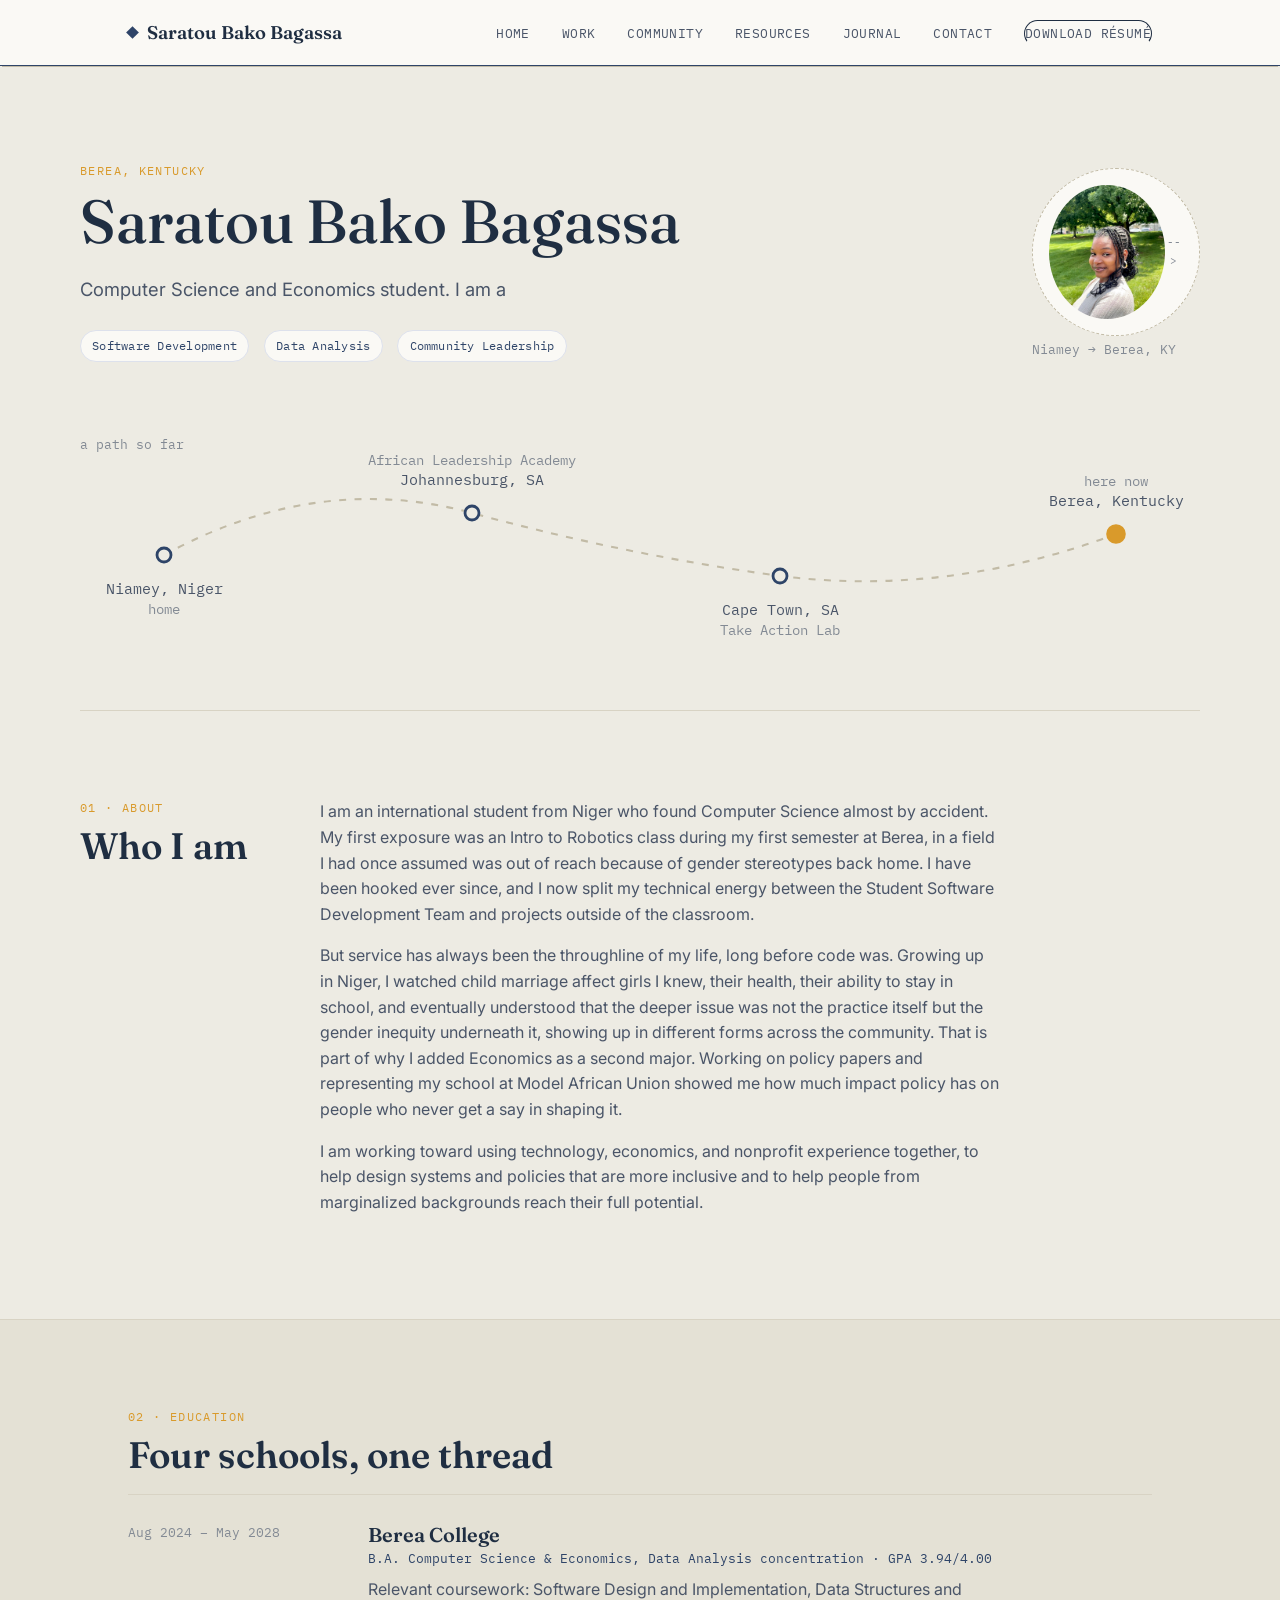
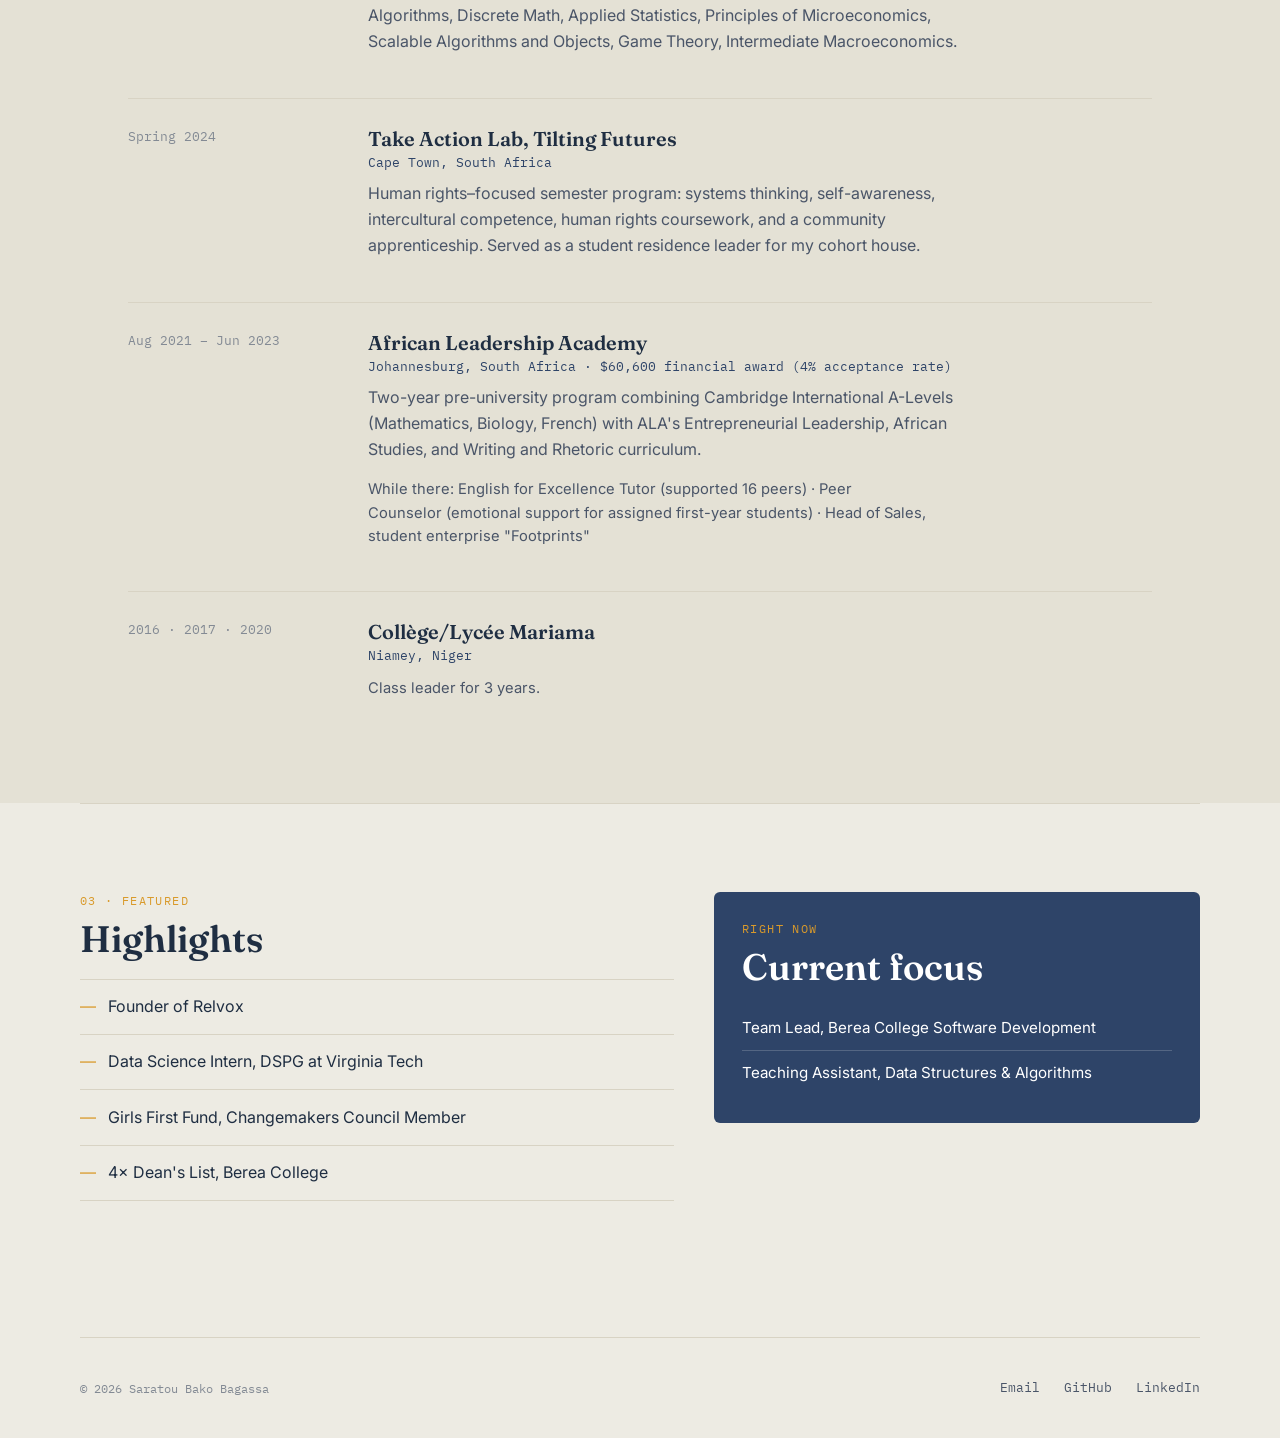
==== html/index.html @ 3cdab1d4 "." ====
<!DOCTYPE html>
<html lang="en">
<head>
  <meta charset="UTF-8" />
  <meta name="viewport" content="width=device-width, initial-scale=1.0" />
  <title>Saratou Bako Bagassa</title>
  <meta name="description" content="Portfolio of Saratou Bako Bagassa, Computer Science and Economics student building software, analyzing data, and organizing for gender equity." />
  <link rel="preconnect" href="https://fonts.googleapis.com" />
  <link href="https://fonts.googleapis.com/css2?family=Fraunces:opsz,wght@9..144,400..700&family=Inter:wght@400;500;600&family=IBM+Plex+Mono:wght@400;500&display=swap" rel="stylesheet" />
  <link rel="stylesheet" href="../css/base.css" />
  <link rel="stylesheet" href="../css/home.css" />
</head>
<body>

  <header class="site-header">
    <nav class="nav">
      <a class="nav-brand" href="index.html">Saratou Bako Bagassa</a>
      <button class="nav-toggle" aria-label="Toggle navigation" aria-expanded="false">
        <span></span>
      </button>
      <ul class="nav-links">
        <li><a href="index.html">Home</a></li>
        <li><a href="work.html">Work</a></li>
        <li><a href="community.html">Community</a></li>
        <li><a href="resources.html">Resources</a></li>
        <li><a href="blog.html">Journal</a></li>
        <li><a href="contact.html">Contact</a></li>
        <li><a class="nav-resume-btn" href="../assets/resume.pdf" target="_blank" rel="noopener">Download Résumé</a></li>
      </ul>
    </nav>
  </header>

  <main>

    <!-- HERO -->
    <section class="hero container">
      <div class="hero-copy">
        <span class="eyebrow">Berea, Kentucky</span>
        <h1>Saratou Bako Bagassa</h1>
        <p class="hero-tagline">
          Computer Science and Economics student. I am a
          <span class="typewriter-word" id="typewriter-word"></span>
        </p>
        <div class="hero-tags">
          <span class="tag">Software Development</span>
          <span class="tag">Data Analysis</span>
          <span class="tag">Community Leadership</span>
        </div>
      </div>
      <div class="headshot">
        <div class="headshot-frame">
         <img src="../assets/photo.jpg" alt="Saratou Bako Bagassa"> -->

        </div>
        <span class="meta headshot-caption">Niamey &rarr; Berea, KY</span>
      </div>
    </section>

    <!-- ROUTE SIGNATURE ELEMENT -->
    <section class="route container" aria-label="Places I have studied and worked">
      <span class="meta route-label">a path so far</span>
      <svg viewBox="0 0 800 130" role="img" aria-label="Route from Niamey to Johannesburg to Cape Town to Berea">
        <path class="route-path" d="M60,70 Q170,10 280,40 Q390,70 500,85 Q620,100 740,55"></path>

        <g class="route-point">
          <circle cx="60" cy="70" r="5"></circle>
          <text x="60" y="98" text-anchor="middle">Niamey, Niger</text>
          <text class="route-year" x="60" y="112" text-anchor="middle">home</text>
        </g>

        <g class="route-point">
          <circle cx="280" cy="40" r="5"></circle>
          <text x="280" y="20" text-anchor="middle">Johannesburg, SA</text>
          <text class="route-year" x="280" y="6" text-anchor="middle">African Leadership Academy</text>
        </g>

        <g class="route-point">
          <circle cx="500" cy="85" r="5"></circle>
          <text x="500" y="113" text-anchor="middle">Cape Town, SA</text>
          <text class="route-year" x="500" y="127" text-anchor="middle">Take Action Lab</text>
        </g>

        <g class="route-point is-current">
          <circle cx="740" cy="55" r="6"></circle>
          <text x="740" y="35" text-anchor="middle">Berea, Kentucky</text>
          <text class="route-year" x="740" y="21" text-anchor="middle">here now</text>
        </g>
      </svg>
    </section>

    <!-- ABOUT -->
    <section class="section section-border-top container reveal" id="section-about" data-rail-label="About">
      <div class="about-grid">
        <div>
          <span class="eyebrow">01 &middot; About</span>
          <h2>Who I am</h2>
        </div>
        <div>
          <p class="dropcap">
            I am an international student from Niger who found Computer Science almost by accident.
            My first exposure was an Intro to Robotics class during my first semester at Berea, in a
            field I had once assumed was out of reach because of gender stereotypes back home. I have
            been hooked ever since, and I now split my technical energy between the Student Software
            Development Team and projects outside of the classroom.
          </p>
          <p>
            But service has always been the throughline of my life, long before code was. Growing up in
            Niger, I watched child marriage affect girls I knew, their health, their ability to stay in
            school, and eventually understood that the deeper issue was not the practice itself but the
            gender inequity underneath it, showing up in different forms across the community. That is
            part of why I added Economics as a second major. Working on policy papers and representing
            my school at Model African Union showed me how much impact policy has on people who never
            get a say in shaping it.
          </p>
          <p>
            I am working toward using technology, economics, and nonprofit experience together, to help
            design systems and policies that are more inclusive and to help people from marginalized
            backgrounds reach their full potential.
          </p>
        </div>
      </div>
    </section>

    <!-- EDUCATION -->
    <section class="section section-alt section-border-top reveal" id="section-education" data-rail-label="Education">
     <div class="container">
      <span class="eyebrow">02 &middot; Education</span>
      <h2>Four schools, one thread</h2>

      <div class="edu-list">
        <div class="edu-item">
          <div class="edu-dates">Aug 2024 &ndash; May 2028</div>
          <div>
            <h3>Berea College</h3>
            <span class="edu-org">B.A. Computer Science &amp; Economics, Data Analysis concentration &middot; GPA 3.94/4.00</span>
            <p>Relevant coursework: Software Design and Implementation, Data Structures and Algorithms,
              Discrete Math, Applied Statistics, Principles of Microeconomics, Scalable Algorithms and
              Objects, Game Theory, Intermediate Macroeconomics.</p>
          </div>
        </div>

        <div class="edu-item">
          <div class="edu-dates">Spring 2024</div>
          <div>
            <h3>Take Action Lab, Tilting Futures</h3>
            <span class="edu-org">Cape Town, South Africa</span>
            <p>Human rights&ndash;focused semester program: systems thinking, self-awareness, intercultural
              competence, human rights coursework, and a community apprenticeship. Served as a student
              residence leader for my cohort house.</p>
          </div>
        </div>

        <div class="edu-item">
          <div class="edu-dates">Aug 2021 &ndash; Jun 2023</div>
          <div>
            <h3>African Leadership Academy</h3>
            <span class="edu-org">Johannesburg, South Africa &middot; $60,600 financial award (4% acceptance rate)</span>
            <p>Two-year pre-university program combining Cambridge International A-Levels (Mathematics,
              Biology, French) with ALA's Entrepreneurial Leadership, African Studies, and Writing and
              Rhetoric curriculum.</p>
            <p class="edu-roles">While there: English for Excellence Tutor (supported 16 peers) &middot;
              Peer Counselor (emotional support for assigned first-year students) &middot; Head of Sales,
              student enterprise "Footprints"</p>
          </div>
        </div>

        <div class="edu-item">
          <div class="edu-dates">2016 &middot; 2017 &middot; 2020</div>
          <div>
            <h3>Collège/Lycée Mariama</h3>
            <span class="edu-org">Niamey, Niger</span>
            <p class="edu-roles">Class leader for 3 years.</p>
          </div>
        </div>
      </div>
     </div>
    </section>

    <!-- HIGHLIGHTS + FOCUS -->
    <section class="section section-border-top container reveal" id="section-highlights" data-rail-label="Highlights">
      <div class="two-col">
        <div>
          <span class="eyebrow">03 &middot; Featured</span>
          <h2>Highlights</h2>
          <ul class="highlight-list">
            <li>Founder of Relvox</li>
            <li>Data Science Intern, DSPG at Virginia Tech</li>
            <li>Girls First Fund, Changemakers Council Member</li>
            <li>4&times; Dean's List, Berea College</li>
          </ul>
        </div>
        <div>
          <div class="focus-card">
            <span class="eyebrow">Right now</span>
            <h2 style="color:#fff;">Current focus</h2>
            <ul>
              <li>Team Lead, Berea College Software Development</li>
              <li>Teaching Assistant, Data Structures &amp; Algorithms</li>
            </ul>
          </div>
        </div>
      </div>
    </section>

  </main>

  <footer class="site-footer container">
    <div class="footer-inner">
      <span class="footer-note">&copy; <span id="year"></span> Saratou Bako Bagassa</span>
      <div class="footer-links">
        <a href="mailto:bakobagassasaratou@gmail.com">Email</a>
        <a href="https://github.com/bakobagassas" target="_blank" rel="noopener">GitHub</a>
        <a href="#" target="_blank" rel="noopener">LinkedIn</a>
      </div>
    </div>
  </footer>

  <script src="../js/main.js"></script>
  <script src="../js/home.js"></script>
  <script src="../js/transitions.js"></script>
  <script>document.getElementById("year").textContent = new Date().getFullYear();</script>
</body>
</html>
---- css/base.css ----
/* ============================================
   BASE — tokens, reset, typography, nav, footer
   Shared across every page. Page-specific styles
   live in their own css/<page>.css file.
   ============================================ */

:root {
  /* color: denim and marigold, subtle and warm, not flashy */
  --ink: #1f2e42;
  --ink-soft: #4a5568;
  --ink-faint: #838a94;
  --paper: #edebe3;
  --paper-alt: #e4e1d5;
  --paper-raised: #faf9f5;
  --line: #d8d3c4;
  --line-strong: #c2bba6;

  --indigo: #2e4468;
  --indigo-deep: #1b2b44;
  --ochre: #d99a2b;

  /* one pale tint, used consistently as the only "color" accent across the site */
  --tint: #e4e8ef;
  --tint-border: #c9d2e0;

  /* type */
  --font-display: "Fraunces", Georgia, serif;
  --font-body: "Inter", -apple-system, BlinkMacSystemFont, sans-serif;
  --font-mono: "IBM Plex Mono", "SFMono-Regular", Menlo, monospace;

  /* layout */
  --max-w: 1120px;
  --gutter: clamp(1.25rem, 4vw, 3rem);
  --radius: 6px;
}

* {
  box-sizing: border-box;
}

html {
  scroll-behavior: smooth;
}

@media (prefers-reduced-motion: reduce) {
  html {
    scroll-behavior: auto;
  }
  *,
  *::before,
  *::after {
    animation-duration: 0.001ms !important;
    animation-iteration-count: 1 !important;
    transition-duration: 0.001ms !important;
  }
}

body {
  margin: 0;
  background: var(--paper);
  color: var(--ink);
  font-family: var(--font-body);
  font-size: 16px;
  line-height: 1.6;
  -webkit-font-smoothing: antialiased;
}

h1,
h2,
h3,
h4 {
  font-family: var(--font-display);
  font-weight: 600;
  line-height: 1.15;
  margin: 0 0 0.5em;
  color: var(--ink);
}

h1 {
  font-size: clamp(2.4rem, 5vw, 3.8rem);
  font-weight: 500;
}

h2 {
  font-size: clamp(1.7rem, 3vw, 2.3rem);
}

h3 {
  font-size: 1.25rem;
}

p {
  margin: 0 0 1em;
  color: var(--ink-soft);
  max-width: 62ch;
}

a {
  color: var(--indigo);
  text-decoration-color: var(--line-strong);
  text-underline-offset: 3px;
}

a:hover {
  color: var(--ochre);
}

a:focus-visible,
button:focus-visible,
input:focus-visible,
textarea:focus-visible {
  outline: 2px solid var(--indigo);
  outline-offset: 3px;
}

ul {
  margin: 0;
  padding: 0;
  list-style: none;
}

img {
  max-width: 100%;
  display: block;
}

.container {
  max-width: var(--max-w);
  margin: 0 auto;
  padding: 0 var(--gutter);
}

.eyebrow {
  font-family: var(--font-mono);
  font-size: 0.72rem;
  letter-spacing: 0.12em;
  text-transform: uppercase;
  color: var(--ochre);
  display: block;
  margin-bottom: 0.6em;
}

.meta {
  font-family: var(--font-mono);
  font-size: 0.8rem;
  color: var(--ink-faint);
}

.tag {
  display: inline-block;
  font-family: var(--font-mono);
  font-size: 0.72rem;
  letter-spacing: 0.02em;
  color: var(--indigo);
  background: #eef0f6;
  border: 1px solid #dde1ec;
  border-radius: 999px;
  padding: 0.25em 0.75em;
  margin: 0 0.4em 0.4em 0;
}

.btn {
  display: inline-flex;
  align-items: center;
  gap: 0.5em;
  font-family: var(--font-mono);
  font-size: 0.85rem;
  letter-spacing: 0.02em;
  padding: 0.85em 1.4em;
  border-radius: var(--radius);
  border: 1px solid var(--ink);
  color: var(--ink);
  background: transparent;
  text-decoration: none;
  cursor: pointer;
  transition: background 0.15s ease, color 0.15s ease, border-color 0.15s ease;
}

.btn:hover {
  background: var(--ink);
  color: var(--paper);
}

.btn-primary {
  background: var(--indigo);
  border-color: var(--indigo);
  color: #fff;
}

.btn-primary:hover {
  background: var(--indigo-deep);
  border-color: var(--indigo-deep);
  color: #fff;
}

.section {
  padding: clamp(3rem, 7vw, 5.5rem) 0;
}

.section-alt {
  background: var(--paper-alt);
}

.section-border-top {
  border-top: 1px solid var(--line);
}

.card {
  background: var(--paper-raised);
  border: 1px solid var(--line);
  border-radius: var(--radius);
  padding: 1.75rem;
}

.coming-soon {
  font-family: var(--font-mono);
  font-size: 0.72rem;
  letter-spacing: 0.08em;
  text-transform: uppercase;
  color: var(--ink-faint);
  border: 1px dashed var(--line-strong);
  border-radius: 999px;
  padding: 0.3em 0.8em;
  display: inline-block;
}

/* ============ NAV ============ */

.site-header {
  position: sticky;
  top: 0;
  z-index: 50;
  background: var(--paper-raised);
  border-bottom: 1px solid var(--indigo);
  box-shadow: 0 3px 0 -2px var(--line-strong);
}

.masthead-strip {
  border-bottom: 1px solid var(--line);
  background: var(--tint);
}

.masthead-strip .container {
  display: flex;
  justify-content: space-between;
  align-items: center;
  padding-top: 0.4rem;
  padding-bottom: 0.4rem;
}

.masthead-strip span {
  font-family: var(--font-mono);
  font-size: 0.68rem;
  letter-spacing: 0.08em;
  text-transform: uppercase;
  color: var(--indigo);
}

.nav {
  display: flex;
  align-items: center;
  justify-content: space-between;
  padding: 1.1rem var(--gutter);
  max-width: var(--max-w);
  margin: 0 auto;
}

.nav-brand {
  font-family: var(--font-display);
  font-weight: 600;
  font-size: 1.15rem;
  color: var(--ink);
  text-decoration: none;
  display: flex;
  align-items: center;
  gap: 0.55em;
}

.nav-brand::before {
  content: "";
  display: inline-block;
  width: 9px;
  height: 9px;
  background: var(--indigo);
  transform: rotate(45deg);
  flex-shrink: 0;
}

.nav-brand:hover {
  color: var(--ink);
}

.nav-links {
  display: flex;
  gap: 2rem;
  align-items: center;
}

.nav-links a {
  font-family: var(--font-mono);
  font-size: 0.82rem;
  letter-spacing: 0.03em;
  text-transform: uppercase;
  color: var(--ink-soft);
  text-decoration: none;
  padding: 0.3em 0;
  border-bottom: 2px solid transparent;
}

.nav-links a:hover,
.nav-links a[aria-current="page"] {
  color: var(--indigo);
  border-bottom-color: var(--ochre);
}

.nav-resume-btn {
  font-family: var(--font-mono);
  font-size: 0.75rem;
  border: 1px solid var(--ink);
  border-radius: 999px;
  padding: 0.4em 1em;
  text-decoration: none;
  color: var(--ink);
}

.nav-resume-btn:hover {
  background: var(--ink);
  color: var(--paper);
}

.nav-toggle {
  display: none;
  background: none;
  border: 1px solid var(--ink);
  border-radius: var(--radius);
  padding: 0.5em 0.7em;
  cursor: pointer;
}

.nav-toggle span,
.nav-toggle span::before,
.nav-toggle span::after {
  content: "";
  display: block;
  width: 20px;
  height: 2px;
  background: var(--ink);
  position: relative;
  transition: transform 0.2s ease;
}

.nav-toggle span::before {
  position: absolute;
  top: -6px;
}

.nav-toggle span::after {
  position: absolute;
  top: 6px;
}

@media (max-width: 760px) {
  .nav-toggle {
    display: block;
  }

  .nav-links {
    position: absolute;
    top: 100%;
    left: 0;
    right: 0;
    background: var(--paper-raised);
    border-bottom: 1px solid var(--line);
    flex-direction: column;
    align-items: flex-start;
    gap: 0;
    padding: 0.5rem var(--gutter) 1rem;
    display: none;
  }

  .nav-links.open {
    display: flex;
  }

  .nav-links a {
    width: 100%;
    padding: 0.85em 0;
    border-bottom: 1px solid var(--line);
  }

  .nav-resume-btn {
    margin-top: 0.5em;
  }
}

/* ============ FOOTER ============ */

.site-footer {
  border-top: 1px solid var(--line);
  padding: 2.5rem 0;
  margin-top: 3rem;
}

.footer-inner {
  display: flex;
  flex-wrap: wrap;
  gap: 1rem 2rem;
  justify-content: space-between;
  align-items: center;
}

.footer-links {
  display: flex;
  gap: 1.5rem;
}

.footer-links a {
  font-family: var(--font-mono);
  font-size: 0.8rem;
  color: var(--ink-soft);
  text-decoration: none;
}

.footer-links a:hover {
  color: var(--ochre);
}

.footer-note {
  font-family: var(--font-mono);
  font-size: 0.75rem;
  color: var(--ink-faint);
}
---- css/home.css ----
/* ============ HOME ============ */

.hero {
  padding: clamp(3rem, 8vw, 6rem) 0 clamp(2rem, 5vw, 3rem);
  display: grid;
  grid-template-columns: 1fr auto;
  gap: 3rem;
  align-items: center;
}

.hero-copy h1 {
  margin-bottom: 0.3em;
}

.hero-tagline {
  font-size: 1.15rem;
  color: var(--ink-soft);
  max-width: 46ch;
  margin-bottom: 1.4em;
}

.hero-tags {
  display: flex;
  flex-wrap: wrap;
  gap: 0.6rem;
}

.hero-tags .tag {
  background: var(--paper-raised);
  font-size: 0.78rem;
  padding: 0.4em 0.9em;
}

.headshot-frame {
  width: 168px;
  height: 168px;
  border-radius: 50%;
  border: 1.5px dashed var(--line-strong);
  background: var(--paper-raised);
  display: flex;
  align-items: center;
  justify-content: center;
  text-align: center;
  font-family: var(--font-mono);
  font-size: 0.7rem;
  color: var(--ink-faint);
  padding: 1rem;
  overflow: hidden;
  flex-shrink: 0;
}

.headshot-frame img {
  width: 100%;
  height: 100%;
  object-fit: cover;
  border-radius: 50%;
}

@media (max-width: 700px) {
  .hero {
    grid-template-columns: 1fr;
    text-align: left;
  }
  .headshot-frame {
    order: -1;
  }
}

/* route line signature element */
.route {
  padding: 1rem 0 clamp(2.5rem, 6vw, 4rem);
}

.route-label {
  margin-bottom: 1.2rem;
}

.route svg {
  width: 100%;
  height: auto;
  overflow: visible;
}

.route-path {
  fill: none;
  stroke: var(--line-strong);
  stroke-width: 1.5;
  stroke-dasharray: 5 6;
}

.route-point circle {
  fill: var(--paper);
  stroke: var(--indigo);
  stroke-width: 2;
}

.route-point.is-current circle {
  fill: var(--ochre);
  stroke: var(--ochre);
}

.route-point text {
  font-family: var(--font-mono);
  font-size: 11px;
  fill: var(--ink-soft);
}

.route-point .route-year {
  fill: var(--ink-faint);
  font-size: 10px;
}

/* about */
.about-grid {
  display: grid;
  grid-template-columns: 200px 1fr;
  gap: 2.5rem;
}

.about-grid p {
  max-width: 68ch;
}

@media (max-width: 700px) {
  .about-grid {
    grid-template-columns: 1fr;
    gap: 1rem;
  }
}

/* education */
.edu-list {
  display: flex;
  flex-direction: column;
}

.edu-item {
  display: grid;
  grid-template-columns: 200px 1fr;
  gap: 2.5rem;
  padding: 1.75rem 0;
  border-top: 1px solid var(--line);
}

.edu-item:last-child {
  padding-bottom: 0;
}

.edu-dates {
  font-family: var(--font-mono);
  font-size: 0.8rem;
  color: var(--ink-faint);
}

.edu-item h3 {
  margin-bottom: 0.15em;
}

.edu-org {
  font-family: var(--font-mono);
  font-size: 0.8rem;
  color: var(--indigo);
  margin-bottom: 0.6em;
  display: block;
}

.edu-roles {
  margin-top: 0.7em;
  font-size: 0.92rem;
  color: var(--ink-soft);
}

@media (max-width: 700px) {
  .edu-item {
    grid-template-columns: 1fr;
    gap: 0.4rem;
  }
}

/* highlights + focus */
.two-col {
  display: grid;
  grid-template-columns: 1.1fr 0.9fr;
  gap: 2.5rem;
}

@media (max-width: 760px) {
  .two-col {
    grid-template-columns: 1fr;
  }
}

.highlight-list li {
  padding: 0.9rem 0;
  border-top: 1px solid var(--line);
  font-family: var(--font-body);
  color: var(--ink);
  display: flex;
  gap: 0.75rem;
}

.highlight-list li:last-child {
  border-bottom: 1px solid var(--line);
}

.highlight-list li::before {
  content: "—";
  color: var(--ochre);
  flex-shrink: 0;
}

.focus-card {
  background: var(--indigo);
  color: #fff;
  border-radius: var(--radius);
  padding: 1.75rem;
}

.focus-card .eyebrow {
  color: var(--ochre);
}

.focus-card ul li {
  padding: 0.6rem 0;
  border-top: 1px solid rgba(255, 255, 255, 0.18);
  font-size: 0.95rem;
}

.focus-card ul li:first-child {
  border-top: none;
}
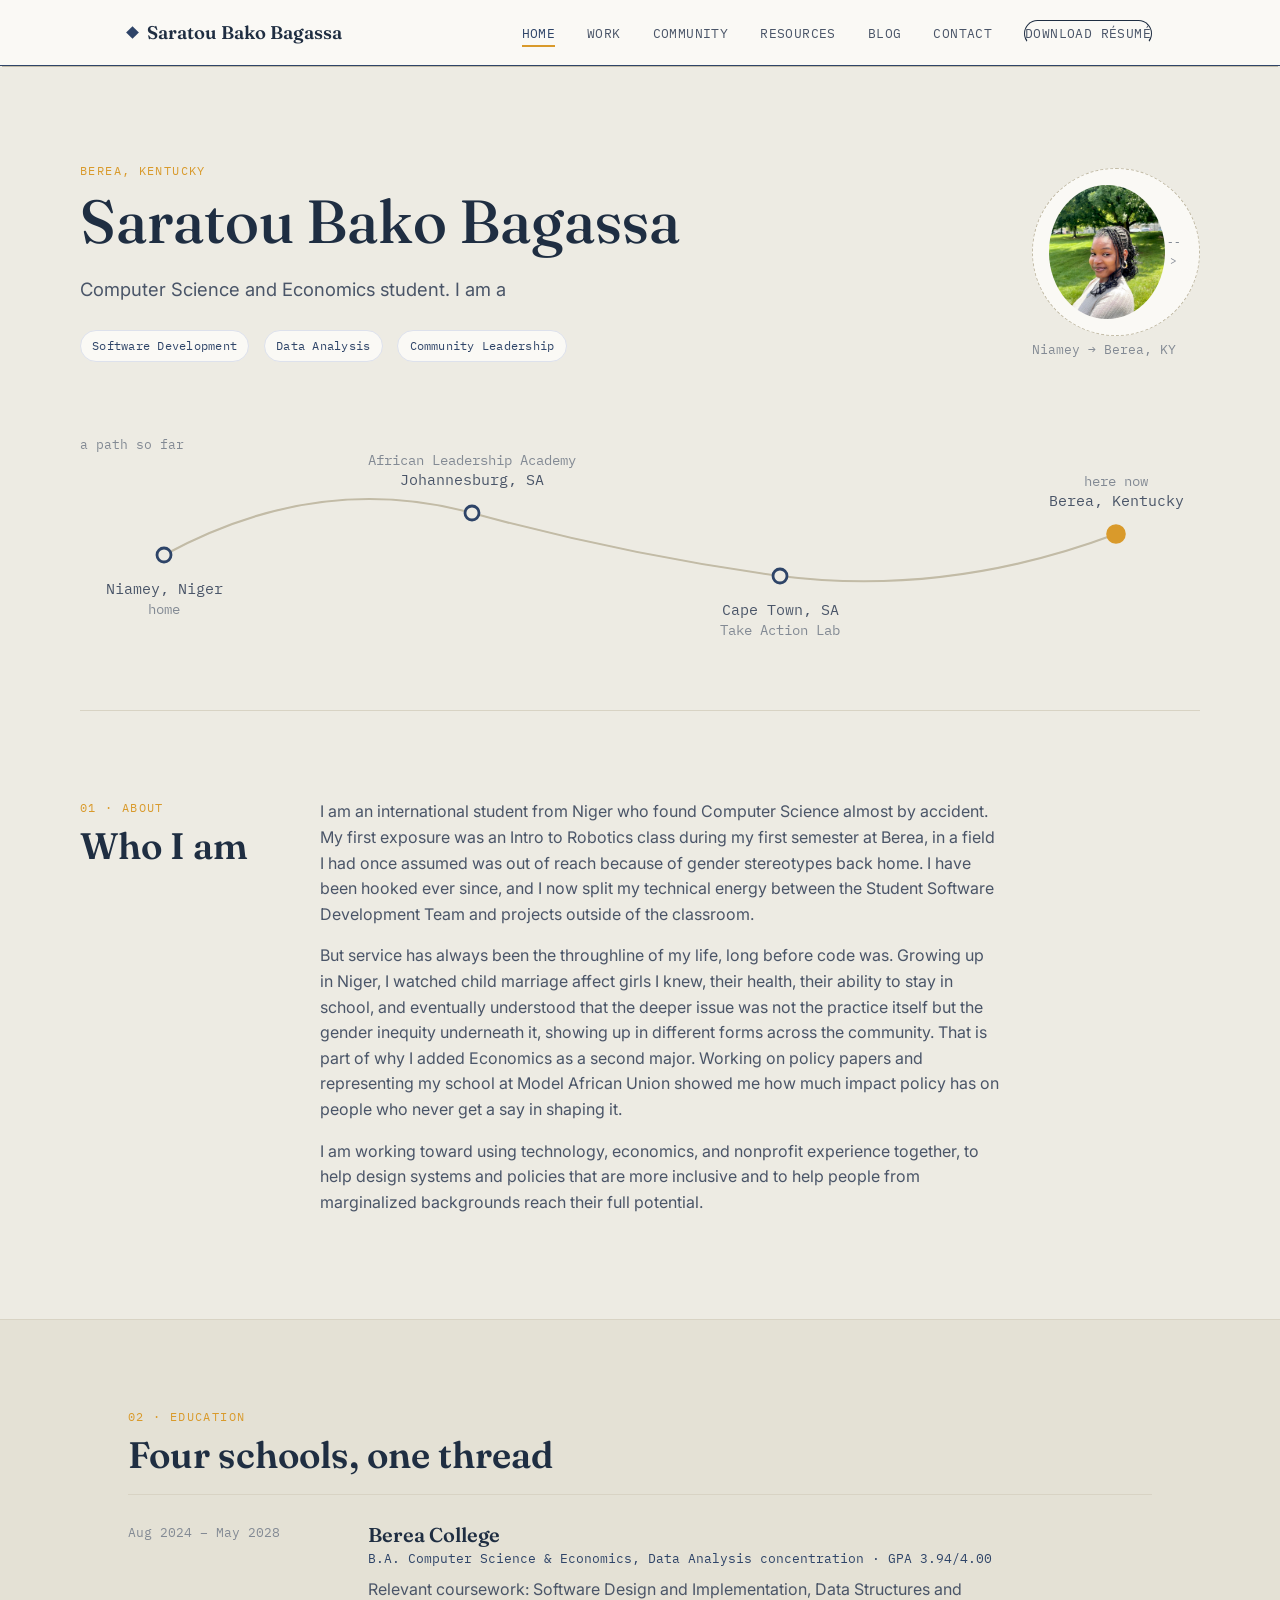
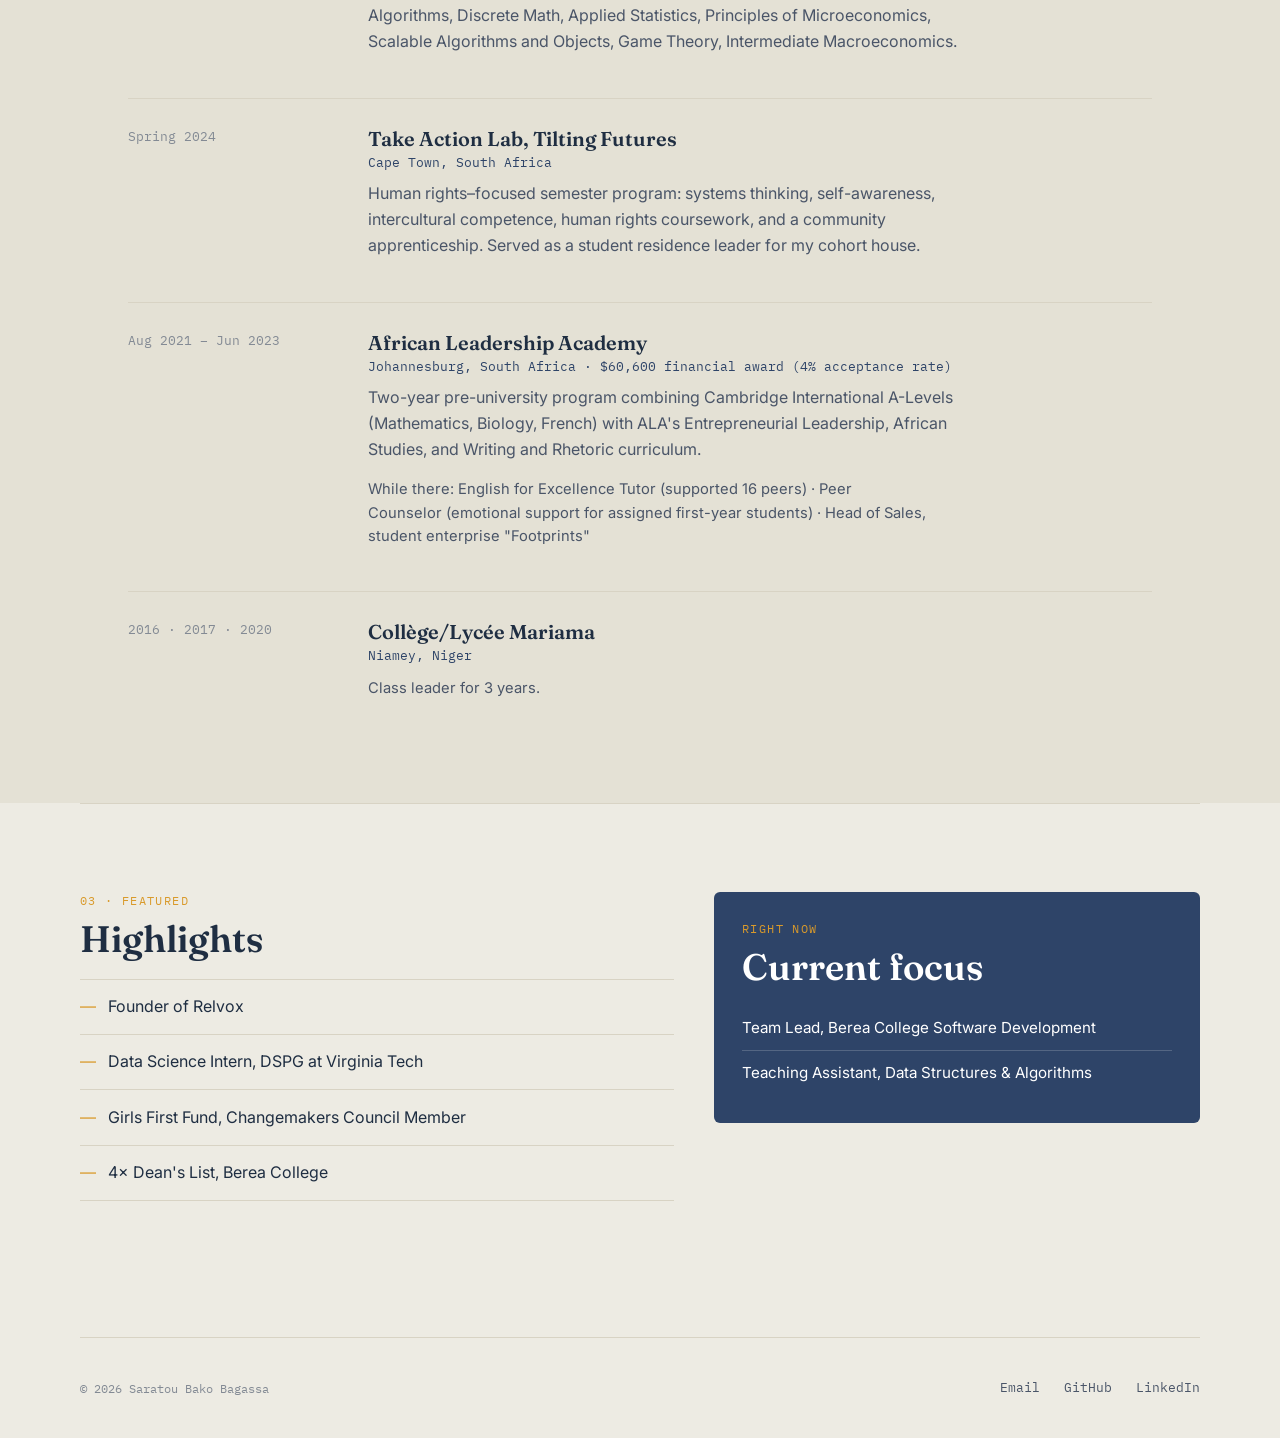
==== commit 5ce63e1f: "replaced journal with blog" ====
--- a/html/index.html
+++ b/html/index.html
@@ -23,7 +23,7 @@
         <li><a href="work.html">Work</a></li>
         <li><a href="community.html">Community</a></li>
         <li><a href="resources.html">Resources</a></li>
-        <li><a href="blog.html">Journal</a></li>
+        <li><a href="blog.html">Blog</a></li>
         <li><a href="contact.html">Contact</a></li>
         <li><a class="nav-resume-btn" href="../assets/resume.pdf" target="_blank" rel="noopener">Download Résumé</a></li>
       </ul>
